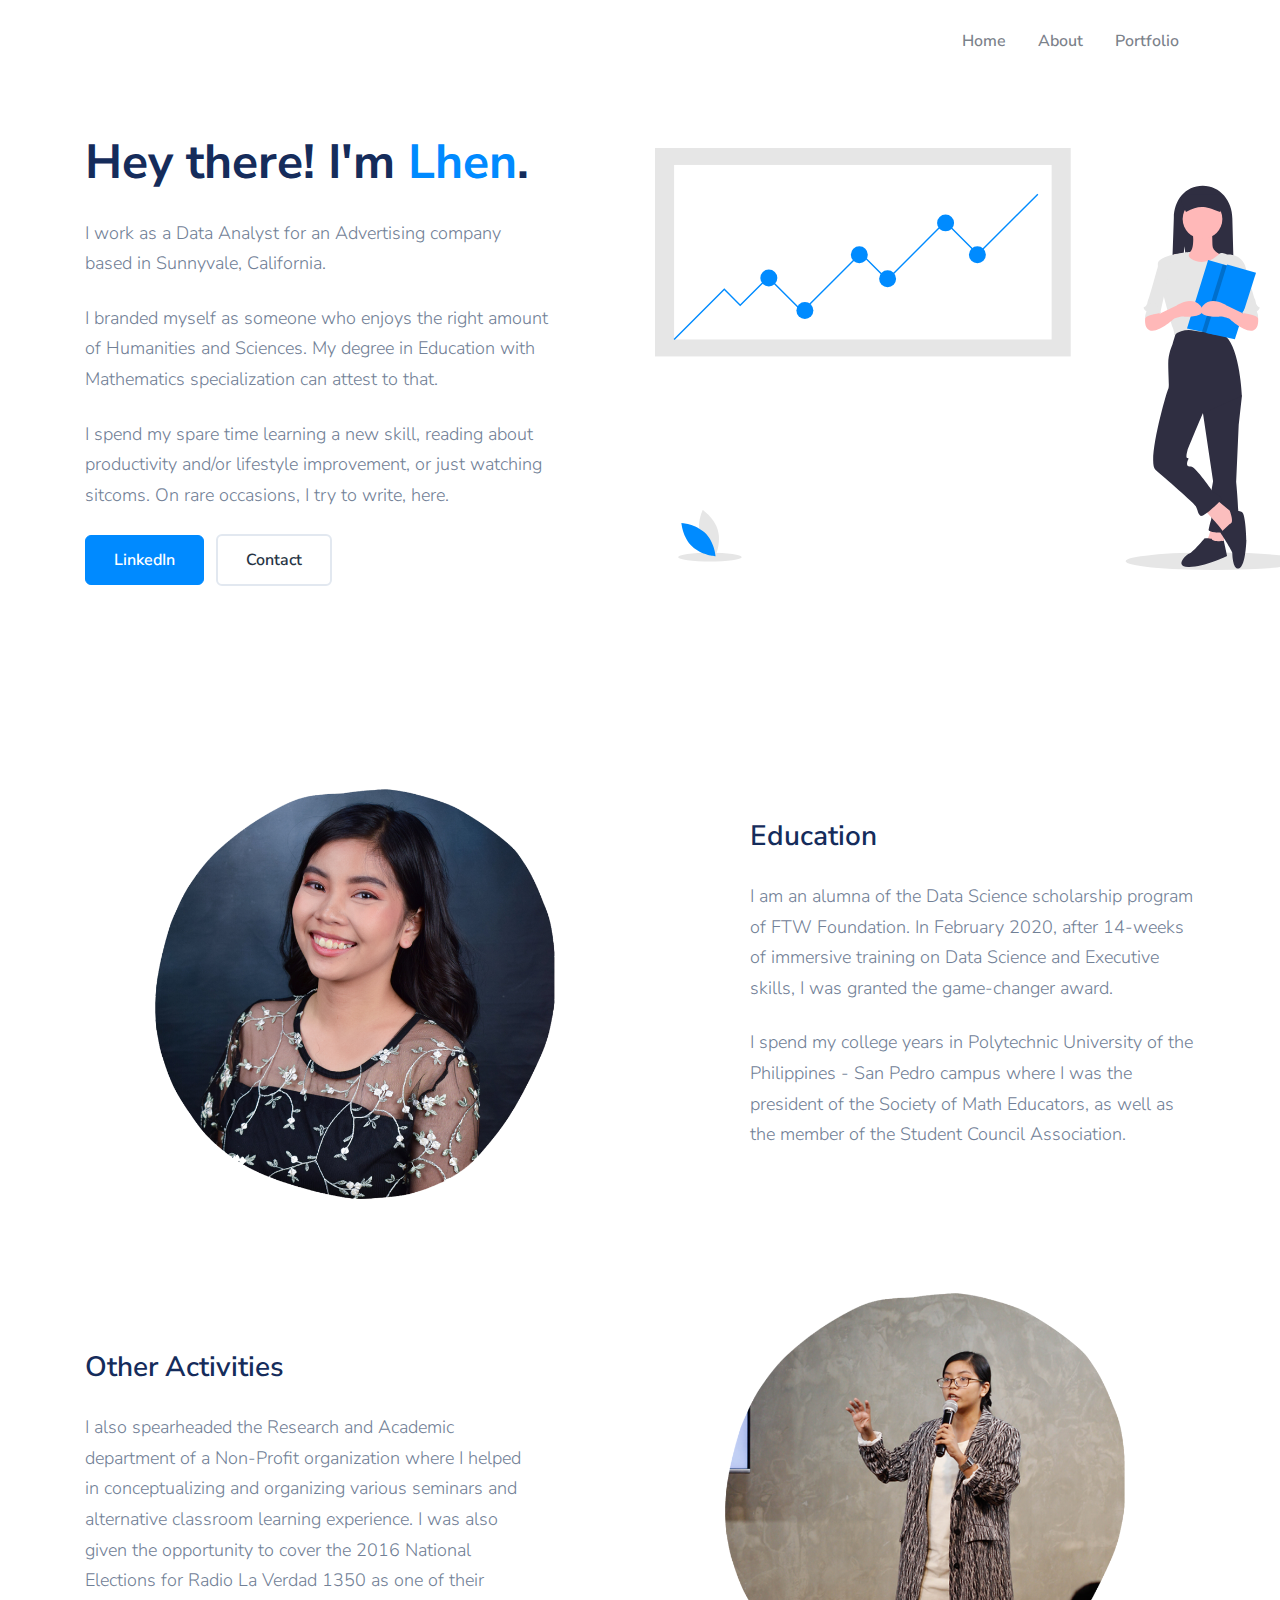
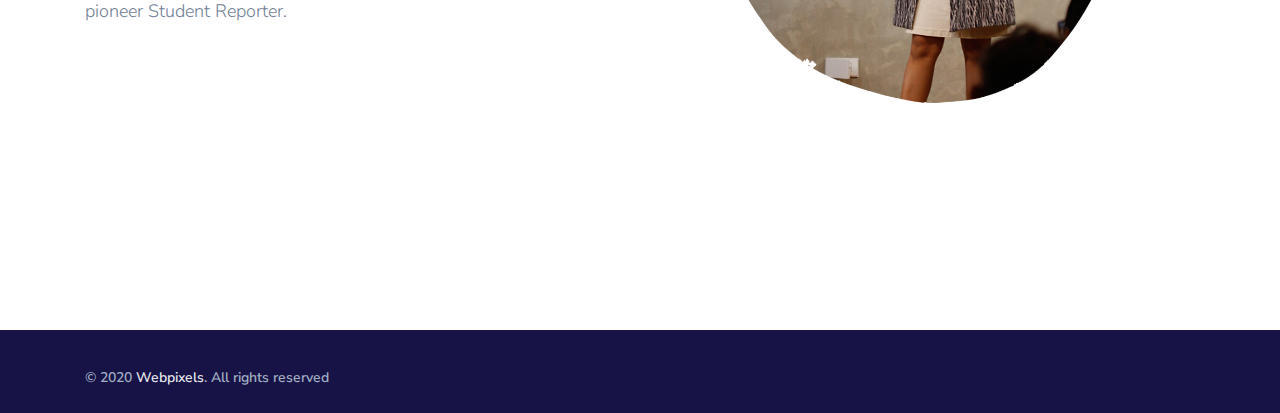
==== about.html @ aa2a789a "update" ====
<!DOCTYPE html>
<html lang="en">

<head>
    <meta charset="utf-8">
    <meta name="viewport" content="width=device-width, initial-scale=1, shrink-to-fit=no">
    <meta name="description" content="">
    <meta name="author" content="Webpixels">
    <title>Lhen DG</title>
    <!-- Preloader -->
    <style>
        @keyframes hidePreloader {
            0% {
                width: 100%;
                height: 100%;
            }

            100% {
                width: 0;
                height: 0;
            }
        }

        body>div.preloader {
            position: fixed;
            background: white;
            width: 100%;
            height: 100%;
            z-index: 1071;
            opacity: 0;
            transition: opacity .5s ease;
            overflow: hidden;
            pointer-events: none;
            display: flex;
            align-items: center;
            justify-content: center;
        }

        body:not(.loaded)>div.preloader {
            opacity: 1;
        }

        body:not(.loaded) {
            overflow: hidden;
        }

        body.loaded>div.preloader {
            animation: hidePreloader .5s linear .5s forwards;
        }
    </style>
    <script>
        window.addEventListener("load", function() {
            setTimeout(function() {
                document.querySelector('body').classList.add('loaded');
            }, 300);
        });
    </script>
    <!-- Favicon -->
  <link rel="icon" href="assets/img/brand/1.png" type="image/png"><!-- Font Awesome -->
    <link rel="stylesheet" href="assets/libs/@fortawesome/fontawesome-free/css/all.min.css">
    <!-- Quick CSS -->
    <link rel="stylesheet" href="assets/css/quick-website.css" id="stylesheet">
</head>

<body>
    <!-- Preloader -->
    <div class="preloader">
        <div class="spinner-border text-primary" role="status">
            <span class="sr-only">Loading...</span>
        </div>
    </div>
    <!-- Go Pro -->
    <nav class="navbar navbar-expand-lg navbar-light bg-white">
        <div class="container">
            <!-- Brand -->

            <!-- Toggler -->
            <button class="navbar-toggler" type="button" data-toggle="collapse" data-target="#navbarCollapse" aria-controls="navbarCollapse" aria-expanded="false" aria-label="Toggle navigation">
                <span class="navbar-toggler-icon"></span>
            </button>
            <!-- Collapse -->
            <div class="collapse navbar-collapse" id="navbarCollapse">
                <ul class="navbar-nav mt-4 mt-lg-0 ml-auto">
                    <li class="nav-item ">
                        <a class="nav-link" href="index.html">Home</a>
                    </li>
                    <li class="nav-item ">
                        <a class="nav-link" href="about.html">About</a>
                    </li>
                    <li class="nav-item ">
                          <a class="nav-link" href="project.html">Portfolio</a>
                    </li>
                </ul>
            </div>
        </div>
    </nav>
    <!-- Main content -->
    <section class="slice py-5">
        <div class="container">
            <div class="row row-grid align-items-center">
                <div class="col-12 col-md-5 col-lg-6 order-md-2 text-center">
                    <!-- Image -->
                    <figure class="w-100">
                        <img alt="Image placeholder" src="assets/img/svg/illustrations/presentation.svg" class="img-fluid mw-md-120">
                    </figure>
                </div>
                <div class="col-12 col-md-7 col-lg-6 order-md-1 pr-md-5">
                    <h1 class="display-4 text-center text-md-left mb-3">
                      Hey there! I'm <strong class="text-primary">Lhen</strong>.
                    </h1>
                      <p class="lead my-4">
                      I work as a Data Analyst for an Advertising company<br/>
                      based in Sunnyvale, California.</p>
                      <p class="lead my-4">
                      I branded myself as someone who enjoys the right amount <br/>
                      of Humanities and Sciences. My degree in Education with<br/>
                      Mathematics specialization can attest to that.</p>
                    <p class="lead my-4">
                      I spend my spare time learning a new skill, reading about <br/>
                      productivity and/or lifestyle improvement, or just watching<br/>
                       sitcoms. On rare occasions, I try to write, here.</p>
                       <a href=http://linkedin.com/in/lhendg class="btn btn-primary btn-icon" target=_blank>
                           <span class="btn-inner--text">LinkedIn</span>
                       </a>
                       <a href="mailto:contactlhen@gmail.com" class="btn btn-neutral btn-icon d-none d-lg-inline-block" target="_blank">Contact</a>
                </div>
                <br/><br/>
            </div>
        </div>
    </section>
    <section class="slice slice-lg pt-lg-6 pb-0 pb-lg-6">
        <div class="container">
            <div class="py-6">
                <div class="row row-grid justify-content-between align-items-center">
                    <div class="col-lg-5 order-lg-2">
                        <h5 class="h3">Education</h5>
                        <p class="lead my-4">
                      I am an alumna of the Data Science scholarship program of FTW Foundation. In February 2020, after 14-weeks of immersive training on Data Science and Executive skills, I was granted the game-changer award.
                        </p>
                        <p class="lead my-4">
                      I spend my college years in Polytechnic University of the Philippines - San Pedro campus where I was the president of the Society of Math Educators, as well as the member of the Student Council Association.
            </p>
                    </div>
                    <div class="col-lg-6 order-lg-1">
                                <img alt="Image placeholder" src="assets/img/img1.png" class="img-fluid rounded">
                </div>
            </div>
            <div class="py-6">
                <div class="row row-grid justify-content-between align-items-center">
                    <div class="col-lg-5">
                        <h5 class="h3">Other Activities</h5>
                        <p class="lead my-4">
                        I also spearheaded the Research and Academic department of a Non-Profit organization where I helped in conceptualizing and organizing various seminars and alternative classroom learning experience. I was also given the opportunity to cover the 2016 National Elections for Radio La Verdad 1350 as one of their pioneer Student Reporter.
                        </p>

                    </div>
                    <div class="col-lg-6">

                                <img alt="Image placeholder" src="assets/img/img2.png" class="img-fluid rounded">
                    
                </div>
            </div>
        </div>
    </section>

    <footer class="position-relative" id="footer-main">
        <div class="footer pt-lg-1 footer-dark bg-dark">
            <div class="container pt-1">
              <br/>
                <div class="row align-items-center justify-content-md-between pb-4">
                    <div class="col-md-6">
                        <div class="copyright text-sm font-weight-bold text-center text-md-left">
                            &copy; 2020 <a href="https://webpixels.io" class="font-weight-bold" target="_blank">Webpixels</a>. All rights reserved
                        </div>
                    </div>
                </div>
            </div>
        </div>
    </footer>
    <!-- Core JS  -->
    <script src="assets/libs/jquery/dist/jquery.min.js"></script>
    <script src="assets/libs/bootstrap/dist/js/bootstrap.bundle.min.js"></script>
    <script src="assets/libs/svg-injector/dist/svg-injector.min.js"></script>
    <script src="assets/libs/feather-icons/dist/feather.min.js"></script>
    <!-- Quick JS -->
    <script src="assets/js/quick-website.js"></script>
    <!-- Feather Icons -->
    <script>
        feather.replace({
            'width': '1em',
            'height': '1em'
        })
    </script>
  </body>

  </html>
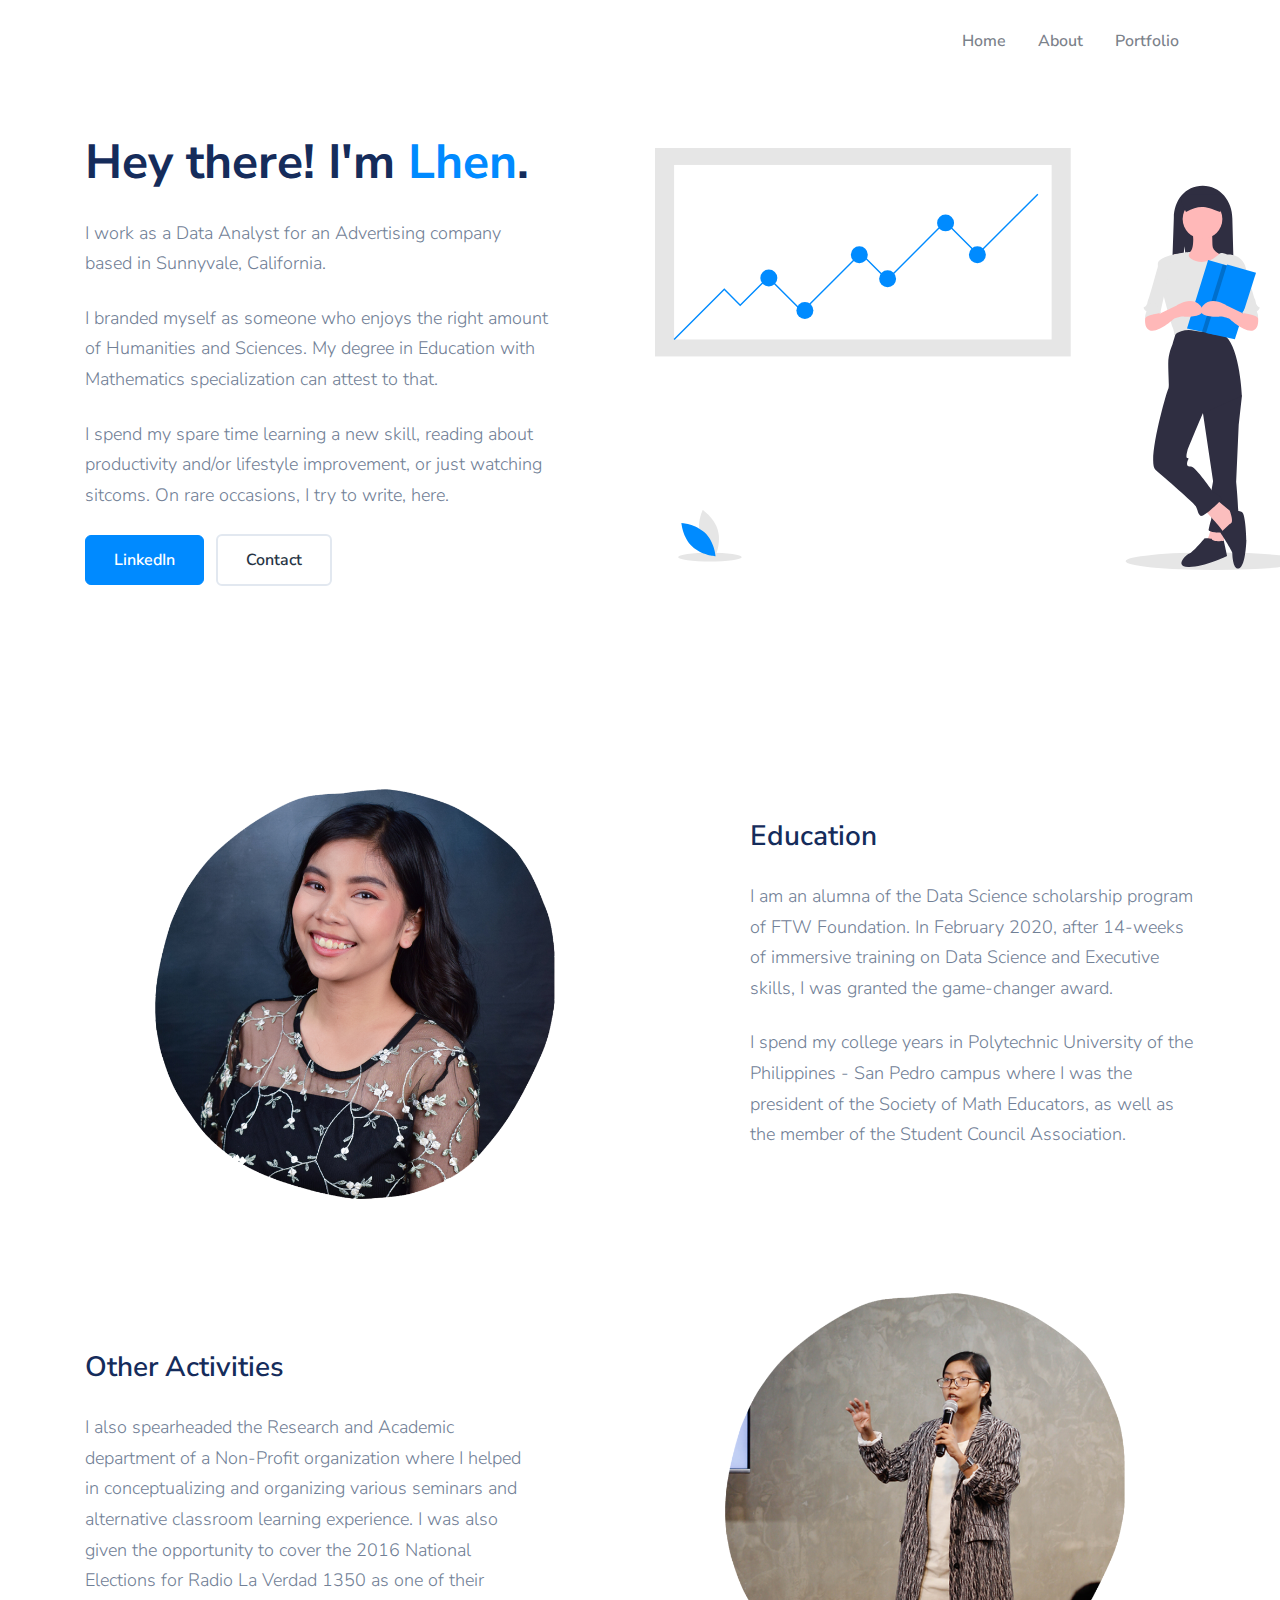
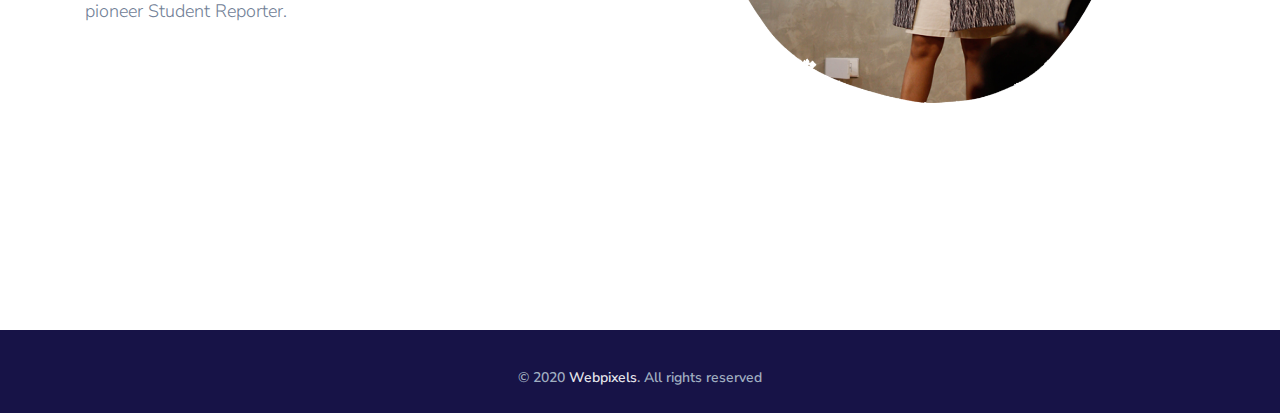
==== commit d5ec8394: "Fix footers" ====
--- a/about.html
+++ b/about.html
@@ -168,8 +168,8 @@
             <div class="container pt-1">
               <br/>
                 <div class="row align-items-center justify-content-md-between pb-4">
-                    <div class="col-md-6">
-                        <div class="copyright text-sm font-weight-bold text-center text-md-left">
+                    <div class="col-md-12">
+                        <div class="copyright text-sm font-weight-bold text-center text-md-middle">
                             &copy; 2020 <a href="https://webpixels.io" class="font-weight-bold" target="_blank">Webpixels</a>. All rights reserved
                         </div>
                     </div>
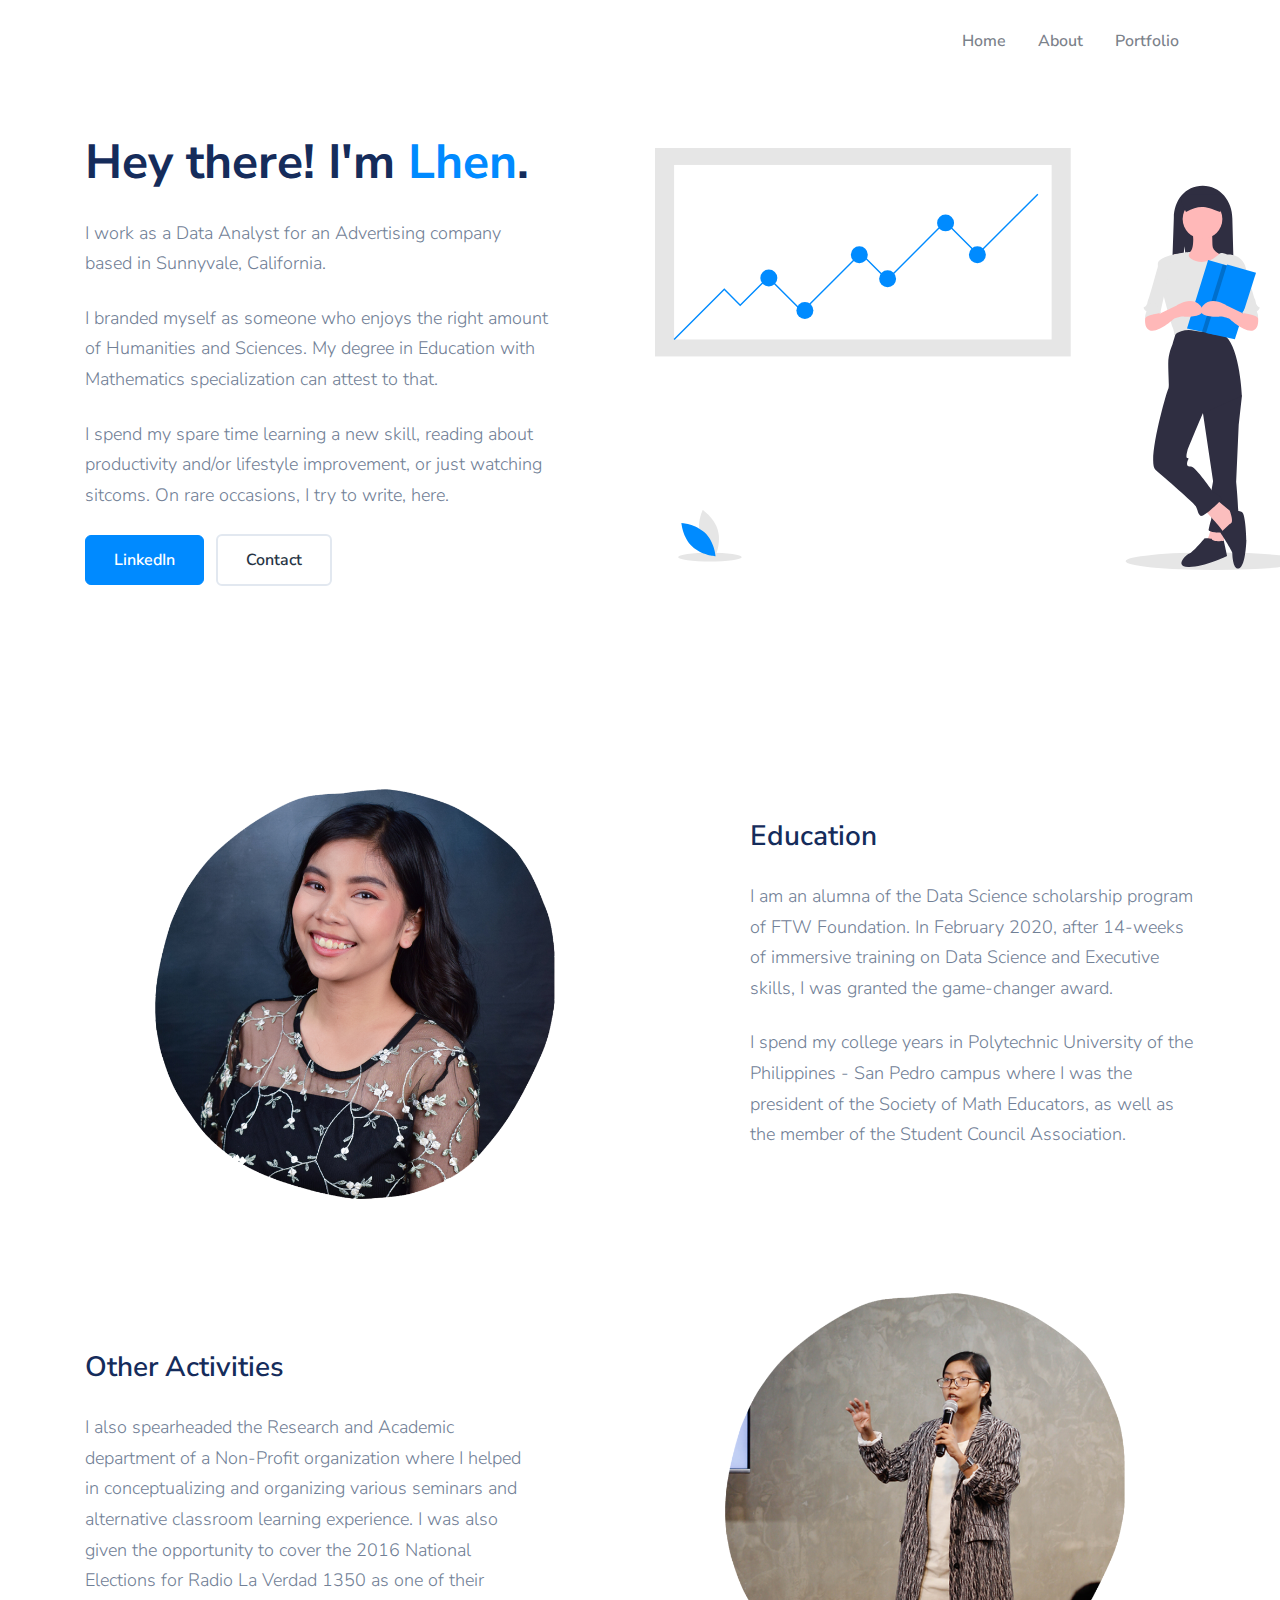
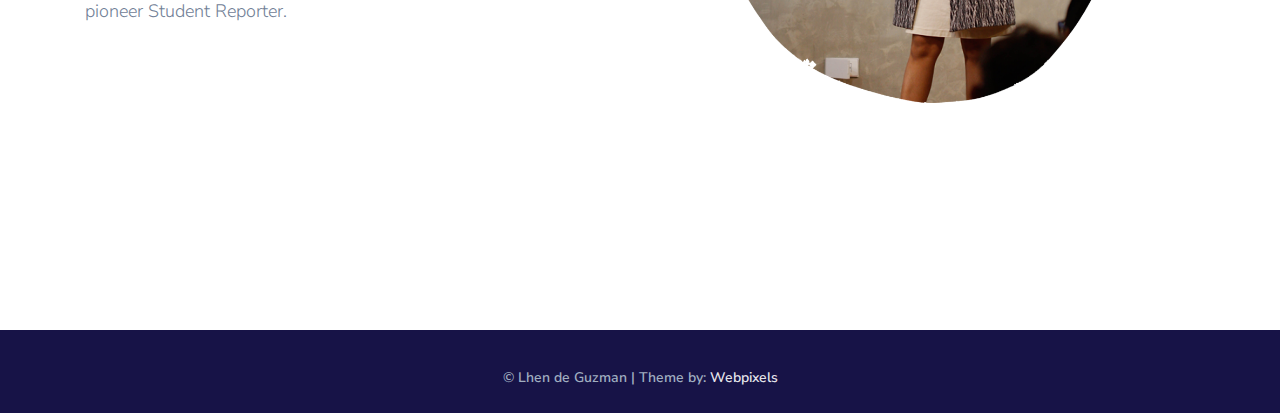
==== commit a7e9741f: "Update" ====
--- a/about.html
+++ b/about.html
@@ -157,7 +157,7 @@
                     <div class="col-lg-6">
 
                                 <img alt="Image placeholder" src="assets/img/img2.png" class="img-fluid rounded">
-                    
+
                 </div>
             </div>
         </div>
@@ -169,9 +169,9 @@
               <br/>
                 <div class="row align-items-center justify-content-md-between pb-4">
                     <div class="col-md-12">
-                        <div class="copyright text-sm font-weight-bold text-center text-md-middle">
-                            &copy; 2020 <a href="https://webpixels.io" class="font-weight-bold" target="_blank">Webpixels</a>. All rights reserved
-                        </div>
+                      <div class="copyright text-sm font-weight-bold text-center text-md-middle">
+                          &copy; Lhen de Guzman | Theme by: <a href="https://webpixels.io" class="font-weight-bold" target="_blank">Webpixels</a>
+                      </div>
                     </div>
                 </div>
             </div>
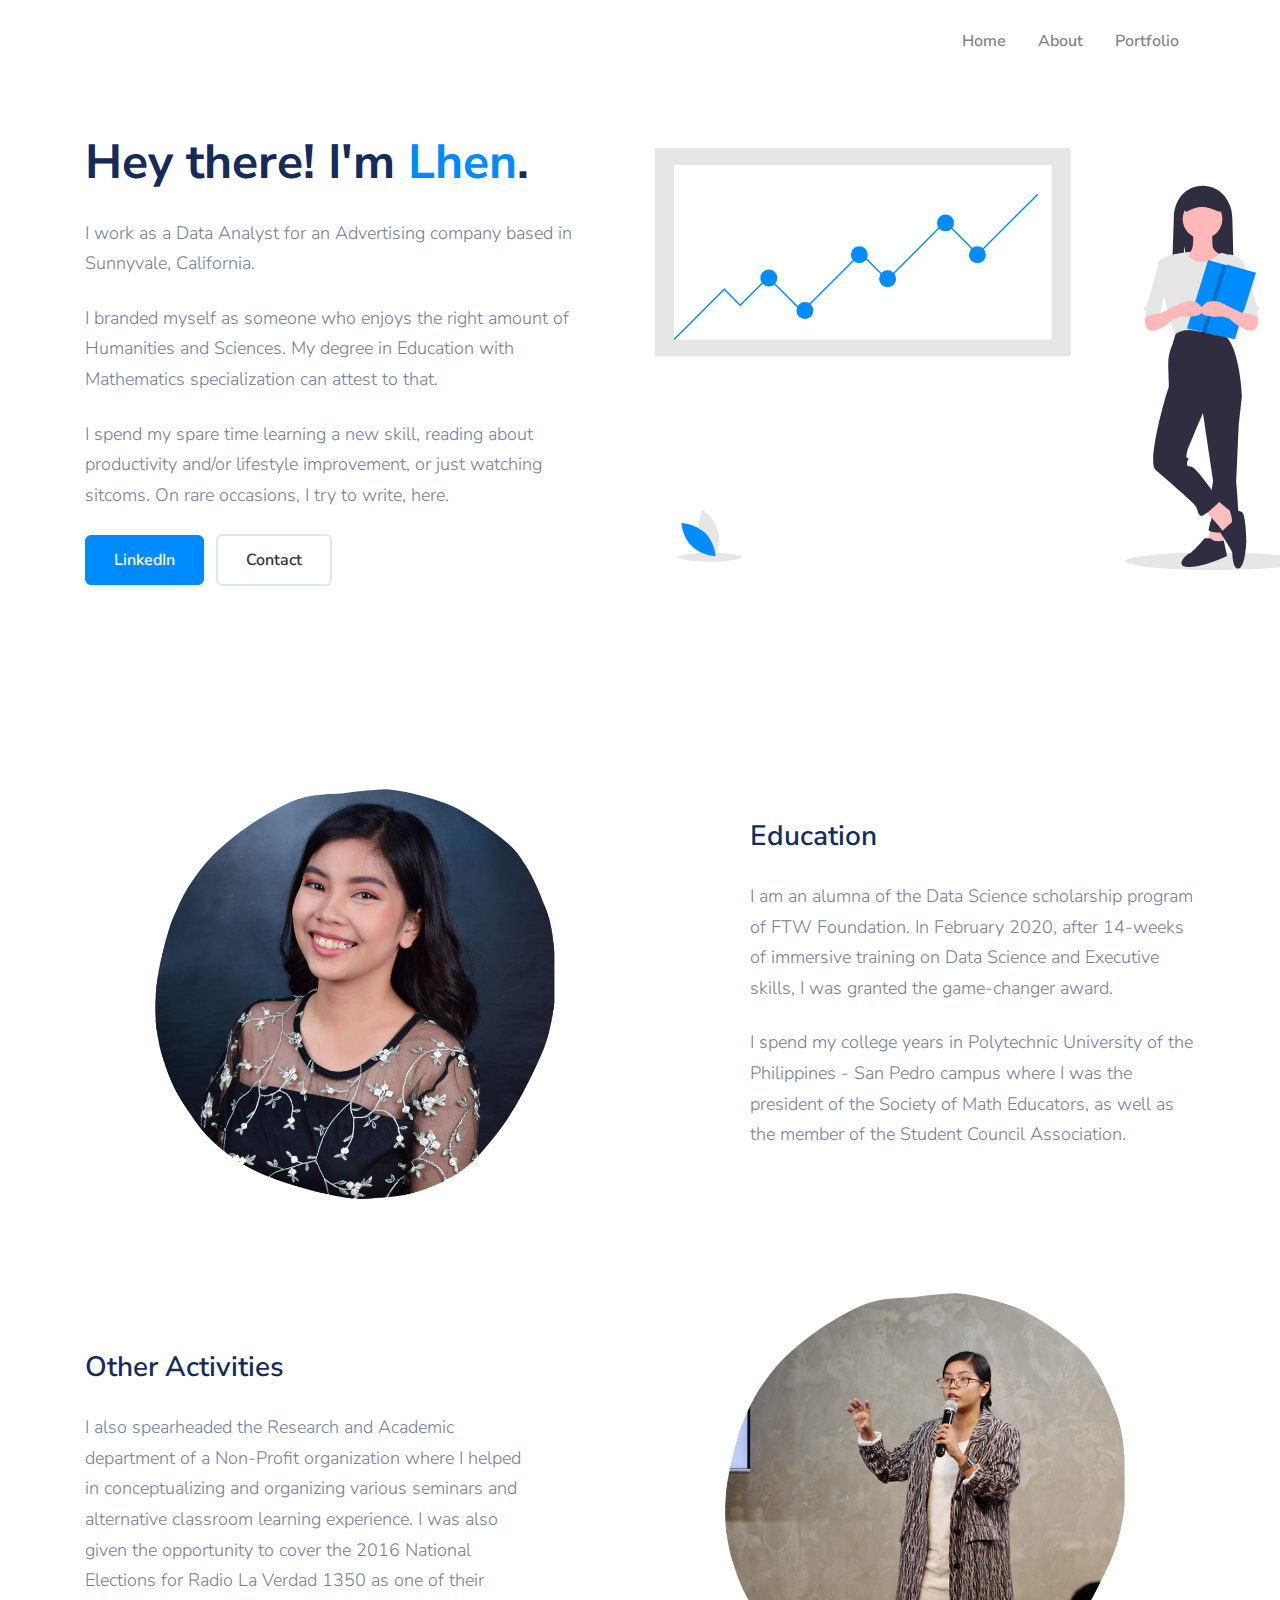
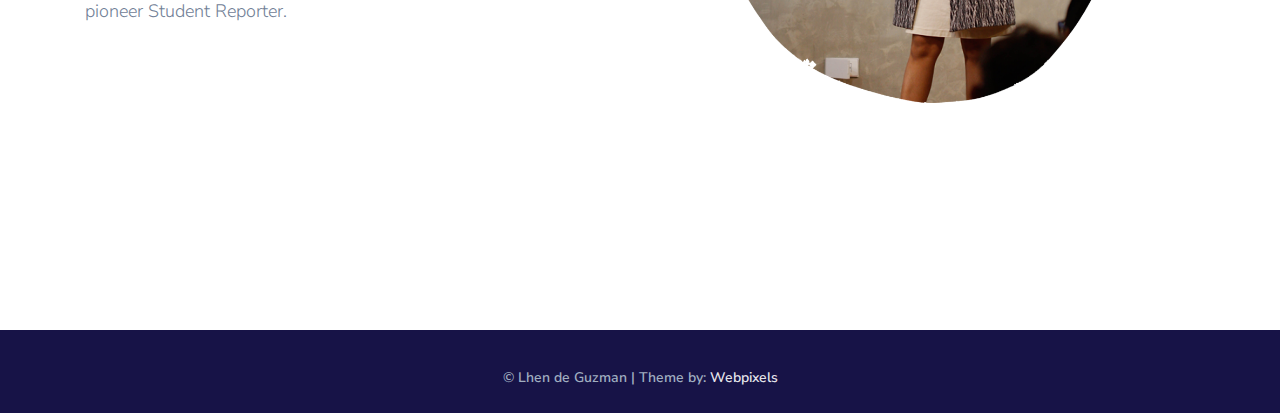
==== commit 29a3a045: "Update" ====
--- a/about.html
+++ b/about.html
@@ -60,6 +60,7 @@
     <link rel="stylesheet" href="assets/libs/@fortawesome/fontawesome-free/css/all.min.css">
     <!-- Quick CSS -->
     <link rel="stylesheet" href="assets/css/quick-website.css" id="stylesheet">
+        <link rel="stylesheet" href="assets/libs/animate.css/animate.min.css">
 </head>
 
 <body>
@@ -97,6 +98,7 @@
     <!-- Main content -->
     <section class="slice py-5">
         <div class="container">
+          <div class="animated fadeInUp">
             <div class="row row-grid align-items-center">
                 <div class="col-12 col-md-5 col-lg-6 order-md-2 text-center">
                     <!-- Image -->
@@ -109,15 +111,15 @@
                       Hey there! I'm <strong class="text-primary">Lhen</strong>.
                     </h1>
                       <p class="lead my-4">
-                      I work as a Data Analyst for an Advertising company<br/>
+                      I work as a Data Analyst for an Advertising company
                       based in Sunnyvale, California.</p>
                       <p class="lead my-4">
-                      I branded myself as someone who enjoys the right amount <br/>
-                      of Humanities and Sciences. My degree in Education with<br/>
+                      I branded myself as someone who enjoys the right amount
+                      of Humanities and Sciences. My degree in Education with
                       Mathematics specialization can attest to that.</p>
                     <p class="lead my-4">
-                      I spend my spare time learning a new skill, reading about <br/>
-                      productivity and/or lifestyle improvement, or just watching<br/>
+                      I spend my spare time learning a new skill, reading about
+                      productivity and/or lifestyle improvement, or just watching
                        sitcoms. On rare occasions, I try to write, here.</p>
                        <a href=http://linkedin.com/in/lhendg class="btn btn-primary btn-icon" target=_blank>
                            <span class="btn-inner--text">LinkedIn</span>
--- a/assets/css/quick-website.css
+++ b/assets/css/quick-website.css
@@ -62,6 +62,7 @@
 
     -webkit-text-size-adjust: 100%;
     -webkit-tap-highlight-color: rgba(31, 45, 61, 0);
+
 }
 
 article,
@@ -98,6 +99,7 @@
     outline: 0 !important;
 }
 
+
 hr
 {
     overflow: visible;
@@ -172,9 +174,9 @@
     margin-left: 0;
 }
 
-blockquote
-{
-    margin: 0 0 1rem;
+blockquote {
+  font-style: italic;
+  font-size: 20px;
 }
 
 b,
@@ -793,7 +795,6 @@
 {
     overflow-y: scroll;
 
-    max-height: 340px;
 }
 
 .container
@@ -19828,7 +19829,10 @@
 {
     overflow-x: hidden;
 }
-
+::-webkit-scrollbar {
+    width: 0px;
+    background: transparent; /* make scrollbar transparent */
+}
 iframe
 {
     border: 0;
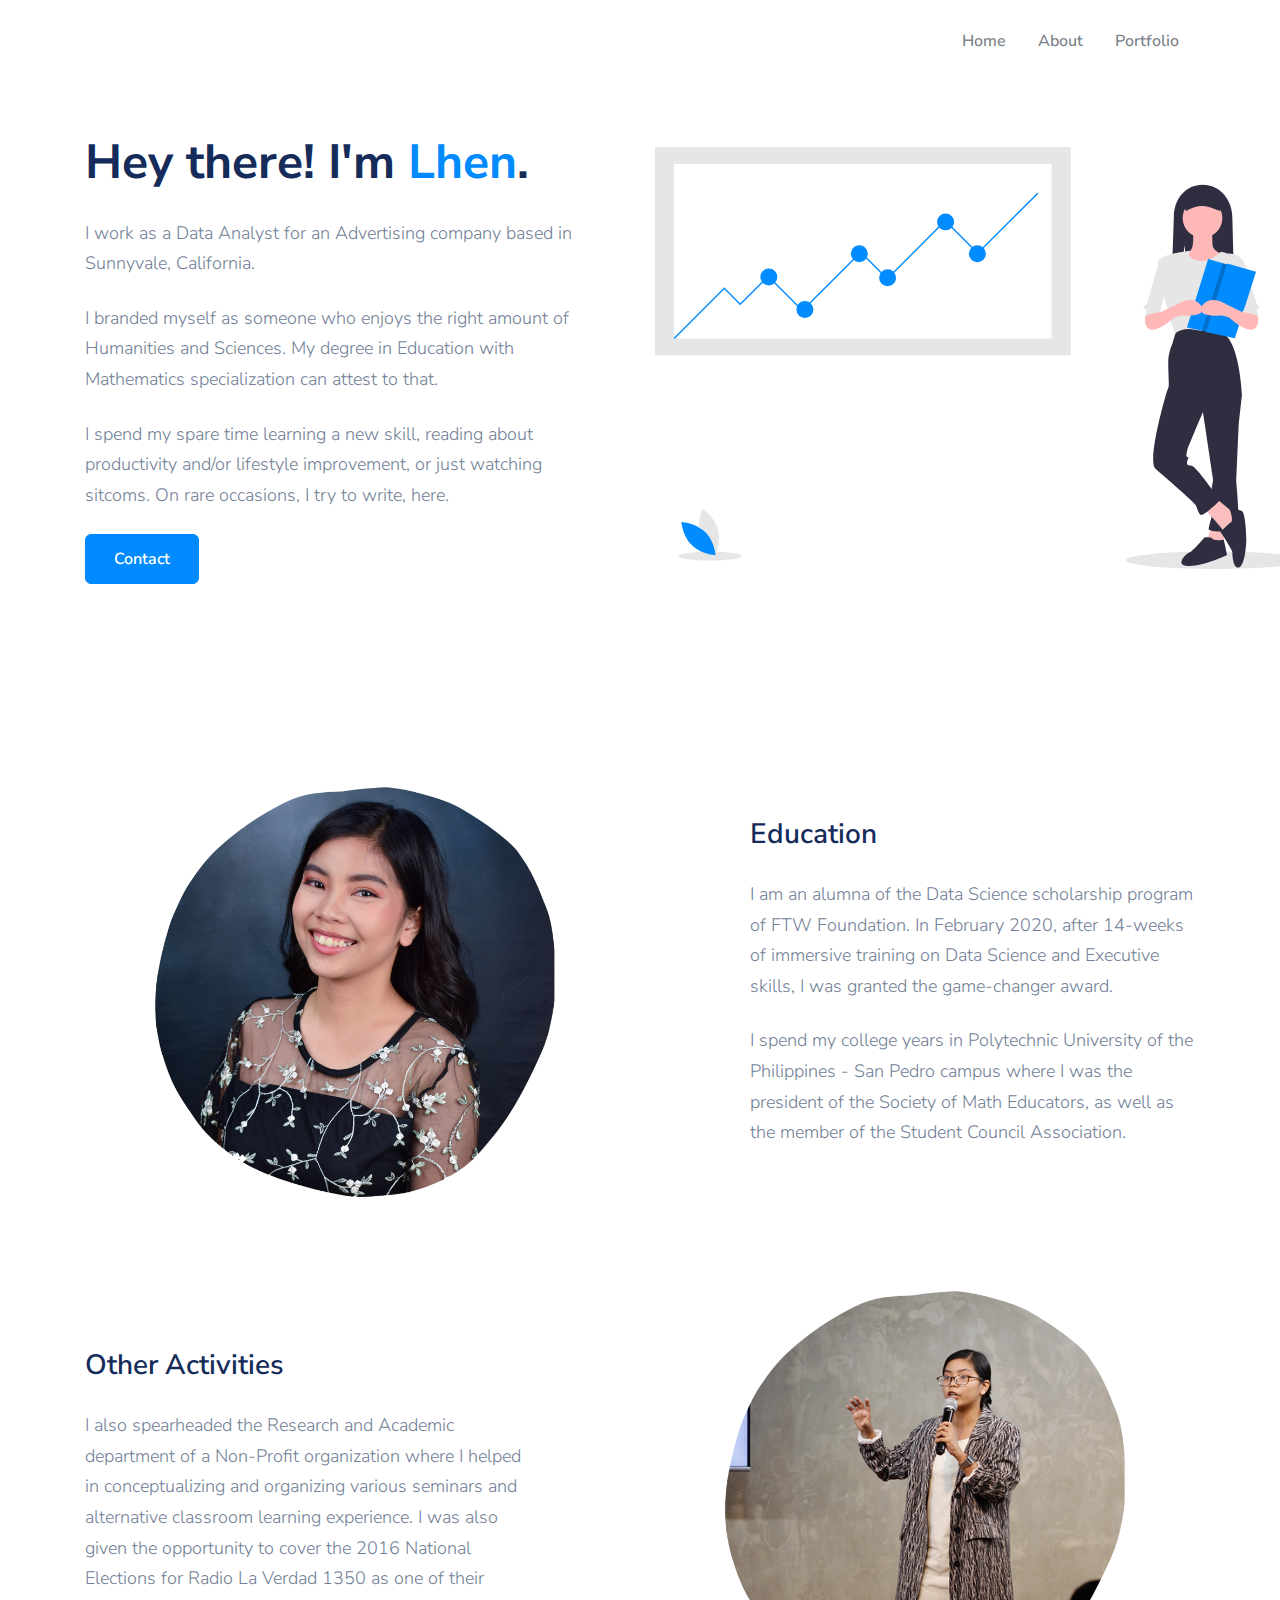
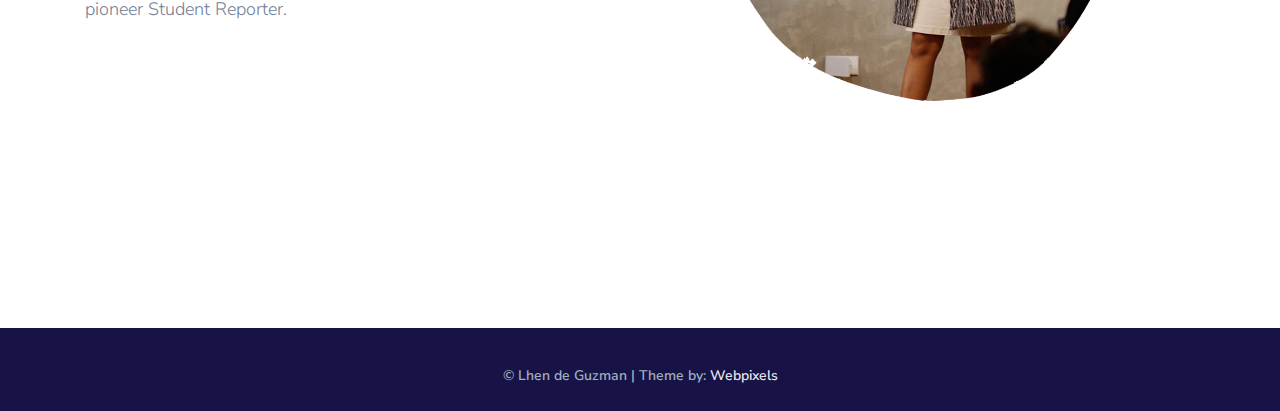
==== commit 48b2567b: "update" ====
--- a/about.html
+++ b/about.html
@@ -121,10 +121,9 @@
                       I spend my spare time learning a new skill, reading about
                       productivity and/or lifestyle improvement, or just watching
                        sitcoms. On rare occasions, I try to write, here.</p>
-                       <a href=http://linkedin.com/in/lhendg class="btn btn-primary btn-icon" target=_blank>
-                           <span class="btn-inner--text">LinkedIn</span>
+                       <a href=mailto:contactlhen@gmail.com class="btn btn-primary btn-icon" target=_blank>
+                           <span class="btn-inner--text">Contact</span>
                        </a>
-                       <a href="mailto:contactlhen@gmail.com" class="btn btn-neutral btn-icon d-none d-lg-inline-block" target="_blank">Contact</a>
                 </div>
                 <br/><br/>
             </div>
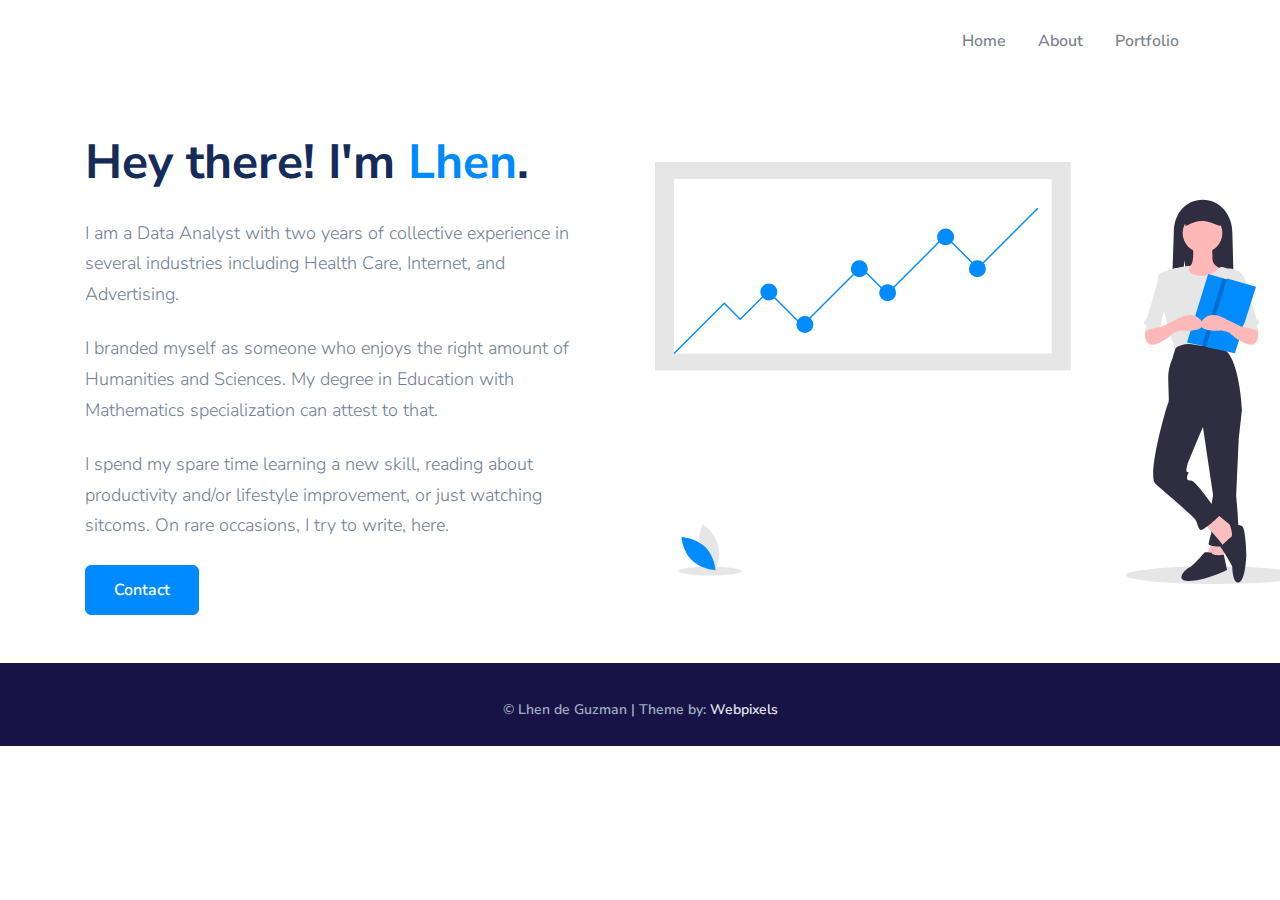
==== commit 2f2bbc08: "update" ====
--- a/about.html
+++ b/about.html
@@ -111,8 +111,7 @@
                       Hey there! I'm <strong class="text-primary">Lhen</strong>.
                     </h1>
                       <p class="lead my-4">
-                      I work as a Data Analyst for an Advertising company
-                      based in Sunnyvale, California.</p>
+                      I am a Data Analyst with two years of collective experience in several industries including Health Care, Internet, and Advertising.</p>
                       <p class="lead my-4">
                       I branded myself as someone who enjoys the right amount
                       of Humanities and Sciences. My degree in Education with
@@ -129,41 +128,6 @@
             </div>
         </div>
     </section>
-    <section class="slice slice-lg pt-lg-6 pb-0 pb-lg-6">
-        <div class="container">
-            <div class="py-6">
-                <div class="row row-grid justify-content-between align-items-center">
-                    <div class="col-lg-5 order-lg-2">
-                        <h5 class="h3">Education</h5>
-                        <p class="lead my-4">
-                      I am an alumna of the Data Science scholarship program of FTW Foundation. In February 2020, after 14-weeks of immersive training on Data Science and Executive skills, I was granted the game-changer award.
-                        </p>
-                        <p class="lead my-4">
-                      I spend my college years in Polytechnic University of the Philippines - San Pedro campus where I was the president of the Society of Math Educators, as well as the member of the Student Council Association.
-            </p>
-                    </div>
-                    <div class="col-lg-6 order-lg-1">
-                                <img alt="Image placeholder" src="assets/img/img1.png" class="img-fluid rounded">
-                </div>
-            </div>
-            <div class="py-6">
-                <div class="row row-grid justify-content-between align-items-center">
-                    <div class="col-lg-5">
-                        <h5 class="h3">Other Activities</h5>
-                        <p class="lead my-4">
-                        I also spearheaded the Research and Academic department of a Non-Profit organization where I helped in conceptualizing and organizing various seminars and alternative classroom learning experience. I was also given the opportunity to cover the 2016 National Elections for Radio La Verdad 1350 as one of their pioneer Student Reporter.
-                        </p>
-
-                    </div>
-                    <div class="col-lg-6">
-
-                                <img alt="Image placeholder" src="assets/img/img2.png" class="img-fluid rounded">
-
-                </div>
-            </div>
-        </div>
-    </section>
-
     <footer class="position-relative" id="footer-main">
         <div class="footer pt-lg-1 footer-dark bg-dark">
             <div class="container pt-1">
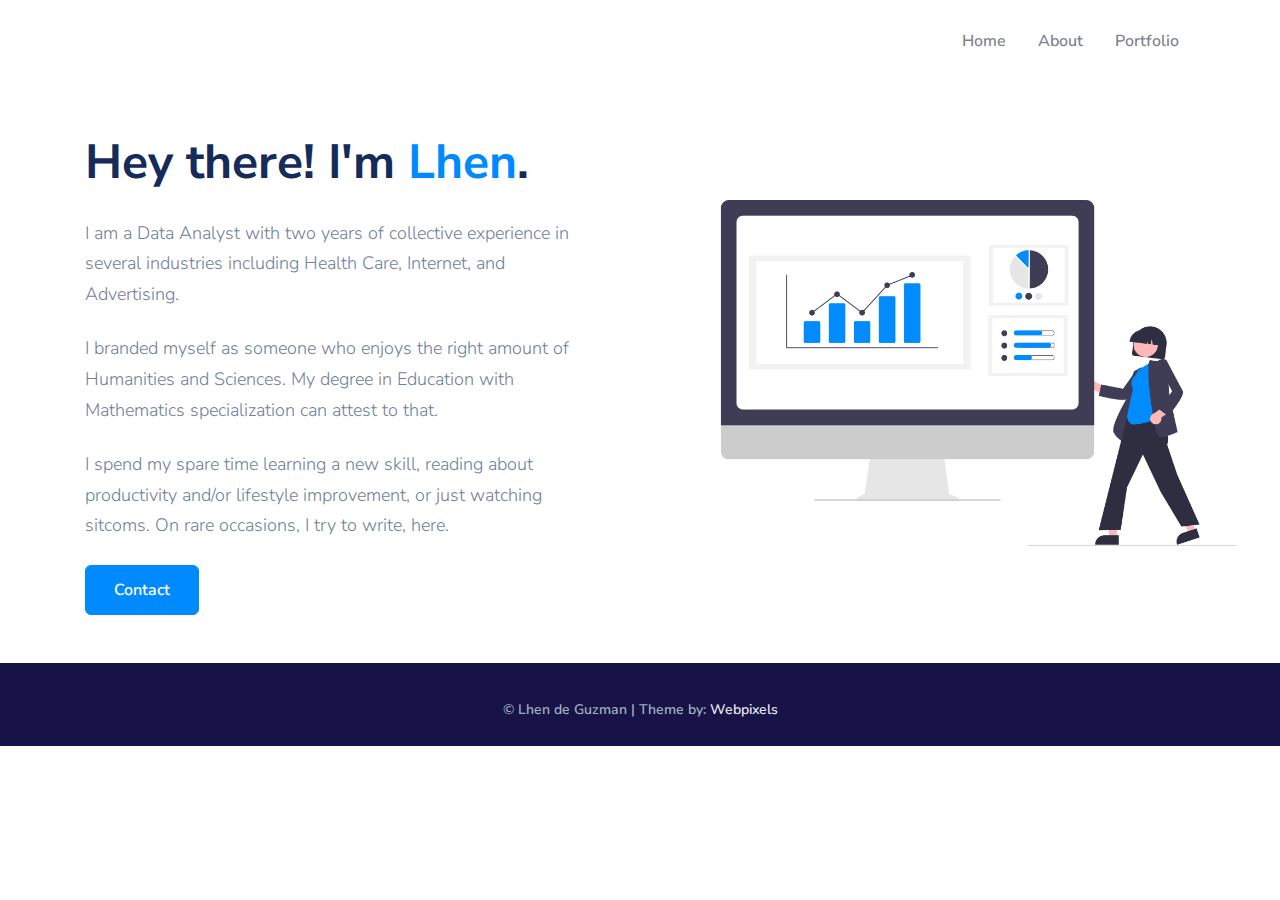
==== commit ad9eccc8: "push" ====
--- a/about.html
+++ b/about.html
@@ -103,7 +103,7 @@
                 <div class="col-12 col-md-5 col-lg-6 order-md-2 text-center">
                     <!-- Image -->
                     <figure class="w-100">
-                        <img alt="Image placeholder" src="assets/img/svg/illustrations/presentation.svg" class="img-fluid mw-md-120">
+                        <img alt="Image placeholder" src="assets/img/svg/illustrations/presentations.png" class="img-fluid mw-md-120">
                     </figure>
                 </div>
                 <div class="col-12 col-md-7 col-lg-6 order-md-1 pr-md-5">
